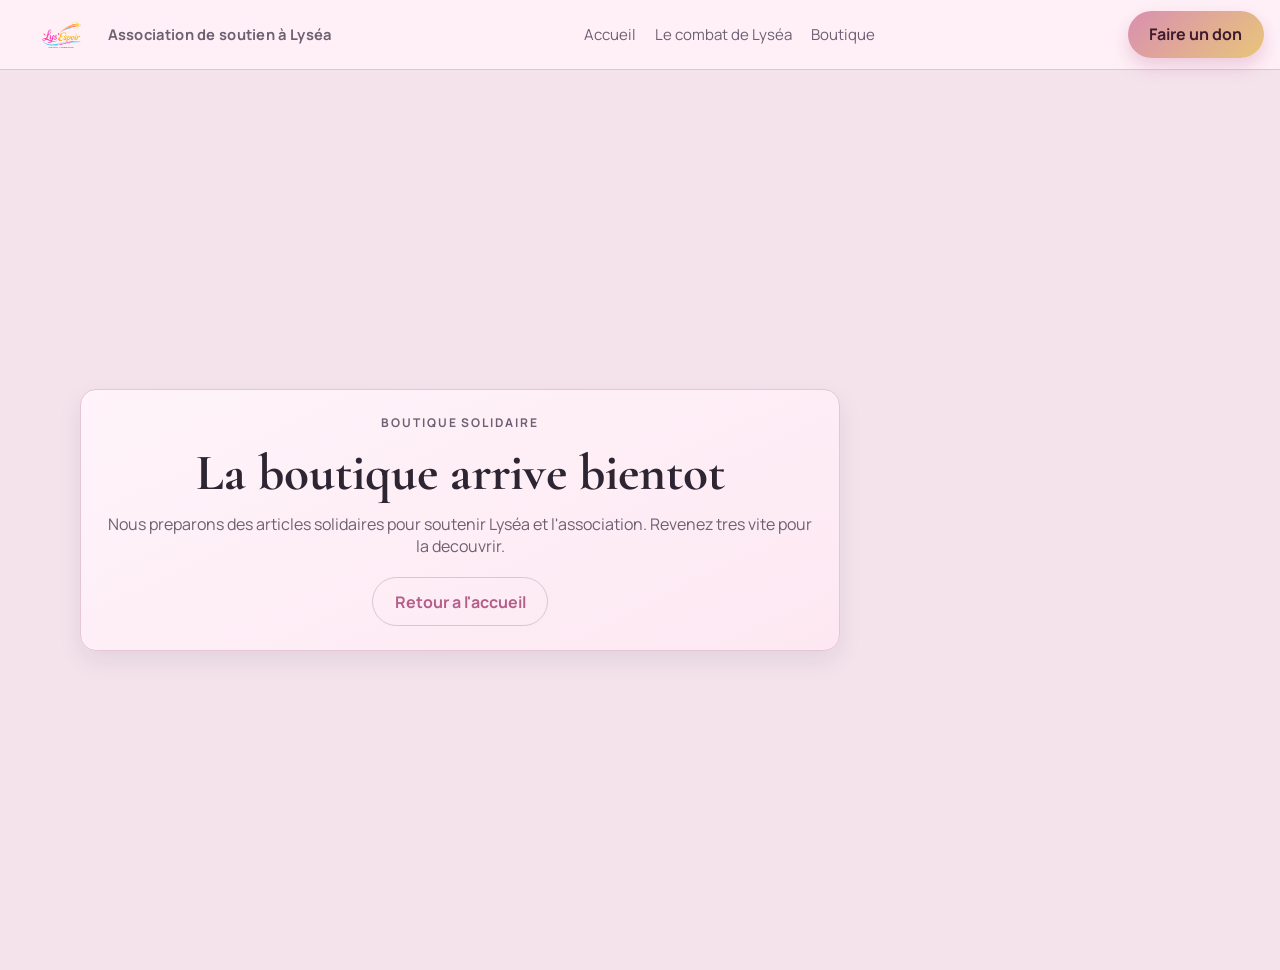
==== boutique.html @ d235b18b "Améliore le menu mobile et ajoute la page boutique. Le menu mobile s’affiche désormais dans le flux " ====
<!DOCTYPE html>
<html lang="fr">
<head>
  <meta charset="UTF-8" />
  <meta name="viewport" content="width=device-width, initial-scale=1.0" />
  <title>Lys’Espoir - Boutique</title>
  <meta
    name="description"
    content="Boutique solidaire de Lys’Espoir. Les produits arrivent bientot pour soutenir Lyséa."
  />
  <link rel="icon" type="image/png" href="logo.png" />
  <link rel="preconnect" href="https://fonts.googleapis.com" />
  <link rel="preconnect" href="https://fonts.gstatic.com" crossorigin />
  <link
    href="https://fonts.googleapis.com/css2?family=Manrope:wght@400;500;600;700;800&family=Cormorant+Garamond:wght@500;600;700&display=swap"
    rel="stylesheet"
  />
  <link rel="stylesheet" href="style.css" />
  <style>
    .shop-page {
      min-height: 100svh;
      display: grid;
      place-items: center;
      padding: 2.5rem 0;
    }

    .shop-card {
      width: min(760px, 100%);
      background: linear-gradient(155deg, #fff4fa, #fde8f2);
      border: 1px solid #e4c6d6;
      border-radius: 16px;
      box-shadow: 0 10px 24px rgba(36, 22, 46, 0.08);
      padding: 1.5rem;
      text-align: center;
    }

    .shop-card p {
      color: #6c6072;
      margin: 0 0 0.9rem;
    }

    .shop-card .btn {
      margin-top: 0.4rem;
    }
  </style>
</head>
<body>
  <header class="site-header">
    <div class="container header-shell">
      <a href="index.html#hero" class="brand">
        <img src="logo.png" alt="Logo Lys’Espoir" />
        <span>
          <small>Association de soutien à Lyséa</small>
        </span>
      </a>
      <nav class="main-nav" aria-label="Navigation principale">
        <a href="index.html#hero">Accueil</a>
        <a href="index.html#histoire">Le combat de Lyséa</a>
        <a href="boutique.html" aria-current="page">Boutique</a>
      </nav>
      <a href="index.html#don" class="btn btn-primary header-donate">Faire un don</a>
    </div>
  </header>

  <main class="shop-page">
    <section class="container" aria-labelledby="boutique-title">
      <article class="shop-card">
        <p class="kicker">Boutique solidaire</p>
        <h1 id="boutique-title">La boutique arrive bientot</h1>
        <p>
          Nous preparons des articles solidaires pour soutenir Lyséa et l'association.
          Revenez tres vite pour la decouvrir.
        </p>
        <a href="index.html#hero" class="btn btn-line">Retour a l'accueil</a>
      </article>
    </section>
  </main>
</body>
</html>
---- style.css ----
:root {
  --bg: #f4e3eb;
  --surface: #fff2f8;
  --surface-soft: #edd9e4;
  --text: #2e2533;
  --muted: #6c6072;
  --line: #ddc5d2;
  --pink: #d98fb1;
  --pink-dark: #b45e8a;
  --gold: #e8c57a;
  --radius: 16px;
  --shadow: 0 10px 24px rgba(36, 22, 46, 0.08);
}

*,
*::before,
*::after {
  box-sizing: border-box;
}

html {
  scroll-behavior: smooth;
}

body {
  margin: 0;
  background: var(--bg);
  color: var(--text);
  font-family: "Manrope", sans-serif;
}

img {
  max-width: 100%;
  display: block;
}

a {
  color: inherit;
  text-decoration: none;
}

.container {
  width: min(1120px, 100% - 2.5rem);
  margin-inline: auto;
}

.skip-link {
  position: absolute;
  left: -999px;
}

.skip-link:focus {
  left: 1rem;
  top: 1rem;
  background: #111;
  color: #fff;
  padding: 0.5rem 0.8rem;
  border-radius: 8px;
  z-index: 999;
}

.site-header {
  position: sticky;
  top: 0;
  z-index: 50;
  background: rgba(255, 241, 248, 0.95);
  backdrop-filter: blur(10px);
  border-bottom: 1px solid var(--line);
}

.header-shell {
  display: grid;
  grid-template-columns: auto 1fr auto;
  align-items: center;
  gap: 1rem;
  padding: 0.7rem 0;
  position: relative;
}

.site-header .container.header-shell {
  width: 100%;
  max-width: none;
  margin: 0;
  padding-left: 2.6rem;
  padding-right: 1rem;
}

.brand {
  display: flex;
  align-items: center;
  gap: 1.25rem;
  position: relative;
  z-index: 1;
}

.brand img {
  width: 40px;
  height: 40px;
  object-fit: contain;
  margin-right: 6px;
  animation: logo-breath 6s ease-in-out infinite;
}

.brand small {
  color: var(--muted);
  font-size: 0.92rem;
  font-weight: 700;
  letter-spacing: 0.02em;
}

.main-nav {
  display: flex;
  justify-content: center;
  gap: 1.2rem;
  font-size: 0.94rem;
  color: var(--muted);
}

.main-nav a:hover {
  color: var(--pink-dark);
}

.btn {
  border: 0;
  border-radius: 999px;
  padding: 0.76rem 1.35rem;
  font-weight: 700;
  cursor: pointer;
  display: inline-flex;
  align-items: center;
  justify-content: center;
}

.btn-primary {
  background: linear-gradient(135deg, var(--pink), var(--gold));
  color: #3f1c2d;
  box-shadow: 0 8px 18px rgba(186, 100, 141, 0.28);
}

.btn-line {
  border: 1px solid #d9c5d1;
  color: var(--pink-dark);
  background: transparent;
}

.btn-full {
  width: 100%;
}

.nav-toggle {
  display: none;
  width: 40px;
  height: 40px;
  border: 1px solid var(--line);
  border-radius: 50%;
  background: #fff;
  align-items: center;
  justify-content: center;
  flex-direction: column;
  gap: 5px;
  position: relative;
  z-index: 80;
}

.nav-toggle span {
  width: 18px;
  height: 2px;
  background: #6d5d72;
}

.hero {
  padding: 4rem 0 2rem;
  position: relative;
  overflow: hidden;
}

.hero::before,
.hero::after {
  content: "";
  position: absolute;
  border-radius: 999px;
  filter: blur(50px);
  z-index: 0;
  opacity: 0.55;
  pointer-events: none;
}

.hero::before {
  width: 280px;
  height: 280px;
  right: -80px;
  top: -40px;
  background: radial-gradient(circle, rgba(217, 143, 177, 0.8), rgba(217, 143, 177, 0.1));
  animation: float-glow 12s ease-in-out infinite;
}

.hero::after {
  width: 220px;
  height: 220px;
  left: -40px;
  bottom: -50px;
  background: radial-gradient(circle, rgba(232, 197, 122, 0.7), rgba(232, 197, 122, 0.1));
  animation: float-glow 14s ease-in-out infinite reverse;
}

.hero-grid {
  display: grid;
  grid-template-columns: 1.1fr 1fr;
  gap: 2.2rem;
  align-items: center;
  position: relative;
  z-index: 1;
}

.site-header,
main,
.site-footer,
.mobile-donate-bar {
  position: relative;
  z-index: 1;
}

.kicker {
  text-transform: uppercase;
  letter-spacing: 0.16em;
  color: var(--pink-dark);
  font-weight: 700;
  font-size: 0.75rem;
}

h1,
h2,
h3 {
  font-family: "Cormorant Garamond", serif;
  line-height: 1.1;
  margin: 0 0 0.7rem;
}

h1 {
  font-size: clamp(2.2rem, 4vw, 3.3rem);
}

.hero-copy p {
  color: var(--muted);
}

.hero-actions {
  display: flex;
  gap: 0.8rem;
  flex-wrap: wrap;
  margin: 1.4rem 0;
}

blockquote {
  margin: 1.2rem 0 0;
  padding: 0.8rem 1rem;
  border-left: 3px solid var(--pink);
  background: #fff;
  border-radius: 8px;
  color: #5f4f65;
}

blockquote cite {
  display: block;
  margin-top: 0.45rem;
  font-style: normal;
  font-weight: 700;
}

.hero-media {
  position: relative;
  display: block;
}

.hero-carousel {
  position: relative;
  border-radius: calc(var(--radius) + 8px);
  overflow: hidden;
  min-height: 430px;
  border: 1px solid #eadce5;
  background: linear-gradient(180deg, #fff8fc, #fdf4f8);
  box-shadow: 0 18px 36px rgba(39, 21, 50, 0.12);
  padding: 0.9rem;
}

.hero-carousel-track {
  position: relative;
  min-height: 392px;
}

.hero-carousel-slide {
  margin: 0;
  position: absolute;
  inset: 0;
  opacity: 0;
  transform: scale(1.02);
  transition: opacity 0.55s ease, transform 0.55s ease;
}

.hero-carousel-slide.is-active {
  opacity: 1;
  transform: scale(1);
  z-index: 1;
}

.hero-carousel-slide img {
  width: 100%;
  height: 100%;
  object-fit: cover;
  border-radius: 18px;
  image-rendering: auto;
}

.hero-carousel-dots {
  display: flex;
  justify-content: center;
  gap: 0.45rem;
  margin-top: 0.75rem;
}

.hero-carousel-dots button {
  width: 10px;
  height: 10px;
  border-radius: 50%;
  border: 0;
  padding: 0;
  background: #d9c3ce;
  cursor: pointer;
}

.hero-carousel-dots button.is-active {
  width: 22px;
  border-radius: 999px;
  background: linear-gradient(135deg, var(--pink), var(--gold));
}

.section {
  padding: 4.4rem 0;
}

.identity-card,
.story-block,
.don-box,
.cta-card,
.impact-grid article,
.tax-cards article {
  background: var(--surface);
  border: 1px solid var(--line);
  border-radius: var(--radius);
  box-shadow: var(--shadow);
}

.identity-card {
  padding: 1.8rem;
  text-align: center;
}

.identity-card .subtitle {
  color: var(--pink-dark);
  font-weight: 700;
  letter-spacing: 0.08em;
}

.lys-info {
  padding-top: 0.4rem;
}

.lys-info-card {
  width: min(540px, 100%);
  margin-left: auto;
  margin-right: auto;
  background: linear-gradient(140deg, #fff, #fff1f8 46%, #ffe8f2);
  border: 2px solid #e6a0bf;
  border-radius: calc(var(--radius) + 6px);
  box-shadow: 0 18px 36px rgba(120, 36, 83, 0.22);
  padding: 1rem 1rem 0.9rem;
  position: relative;
  overflow: hidden;
}

.lys-info-card::before {
  content: "";
  position: absolute;
  inset: 0;
  background: radial-gradient(circle at 85% 15%, rgba(255, 255, 255, 0.75), transparent 40%);
  pointer-events: none;
}

.lys-info-badge {
  display: inline-block;
  margin: 0 0 0.45rem;
  padding: 0.35rem 0.7rem;
  border-radius: 999px;
  background: linear-gradient(135deg, #d5316e, #f0b45e);
  color: #fff;
  font-size: 0.75rem;
  font-weight: 800;
  letter-spacing: 0.08em;
  text-transform: uppercase;
}

.lys-info-card h2 {
  margin-bottom: 0.7rem;
}

.lys-info-card h3 {
  margin: 0.2rem 0 0.55rem;
}

.lys-info-card p {
  margin: 0 0 0.68rem;
  color: #5f5167;
}

.lys-info-highlight {
  font-weight: 800;
  color: #8f2f5f;
}

.lys-info-closing {
  margin-bottom: 0;
  font-weight: 700;
}

.thanks-section {
  padding-bottom: 2.1rem;
}

.thanks-card {
  background: #fff;
  border: 1px solid var(--line);
  border-radius: var(--radius);
  box-shadow: var(--shadow);
  padding: 1rem 1.1rem;
}

.thanks-card p {
  color: var(--muted);
  margin: 0 0 0.55rem;
}

.section-head {
  margin-bottom: 1.4rem;
}

.story-flow {
  position: relative;
  display: grid;
  gap: 1.1rem;
  padding: 0.6rem 0;
}

.story-flow::before {
  content: "";
  position: absolute;
  left: 50%;
  top: 0;
  bottom: 0;
  width: 2px;
  transform: translateX(-50%);
  background: linear-gradient(
    180deg,
    rgba(217, 143, 177, 0.15),
    rgba(180, 94, 138, 0.65),
    rgba(217, 143, 177, 0.15)
  );
}

.story-block {
  position: relative;
  width: calc(50% - 1.4rem);
  padding: 1.15rem 1.25rem;
  border: 0;
  box-shadow: 0 12px 28px rgba(45, 27, 58, 0.08);
  background: linear-gradient(160deg, #fff, #fdf8fb);
}

.story-block::after {
  content: attr(data-date);
  position: absolute;
  top: -0.62rem;
  left: 1rem;
  padding: 0.2rem 0.62rem;
  border-radius: 999px;
  background: #fff;
  border: 1px solid #e7cfdb;
  font-size: 0.7rem;
  font-weight: 800;
  letter-spacing: 0.08em;
  color: #8a4f70;
}

.story-block::before {
  content: "";
  position: absolute;
  top: 1.35rem;
  width: 14px;
  height: 14px;
  border-radius: 50%;
  background: radial-gradient(circle at 35% 30%, #fff, var(--pink));
  box-shadow: 0 0 0 5px rgba(217, 143, 177, 0.22);
}

.story-block:nth-child(odd) {
  margin-right: auto;
}

.story-block:nth-child(odd)::before {
  right: -1.9rem;
}

.story-block:nth-child(even) {
  margin-left: auto;
}

.story-block:nth-child(even)::before {
  left: -1.9rem;
}

.story-block p,
.story-block li {
  color: var(--muted);
}

.story-gallery {
  margin-top: 0.75rem;
  display: grid;
  grid-template-columns: repeat(2, minmax(0, 1fr));
  gap: 0.55rem;
}

.story-gallery-item {
  margin: 0;
  border-radius: 12px;
  overflow: hidden;
  border: 1px solid #eadbe3;
  box-shadow: 0 8px 18px rgba(34, 17, 44, 0.1);
  background: #fff;
}

.story-gallery-item img {
  width: 100%;
  aspect-ratio: 4 / 3;
  object-fit: cover;
  image-rendering: auto;
}

.story-video-link {
  display: inline-flex;
  margin-top: 0.4rem;
  font-weight: 700;
  color: #8f2f5f;
  border-bottom: 1px dashed rgba(143, 47, 95, 0.45);
}

.story-block strong {
  color: #9e2d64;
  font-weight: 800;
  background: linear-gradient(180deg, transparent 65%, rgba(217, 143, 177, 0.25) 65%);
}

.stage-critical {
  border-left: 4px solid #c64f7f;
}

.stage-remission {
  border-left: 4px solid #77a879;
}

.stage-treatment {
  border-left: 4px solid #8a78c8;
}

.stage-hope {
  border-left: 4px solid #d2a24e;
}

.stage-support {
  border-left: 4px solid #b86796;
}

.story-block h3 {
  display: inline-block;
  margin-top: 0.2rem;
  margin-bottom: 0.65rem;
  font-size: 1.65rem;
  line-height: 1;
}

.signature {
  font-style: italic;
}

.donate {
  background: var(--surface-soft);
}

.donate-grid {
  display: grid;
  grid-template-columns: 1.2fr 0.9fr;
  gap: 1.5rem;
}

.donate-text p {
  color: var(--muted);
}

.tax-cards {
  display: grid;
  grid-template-columns: repeat(2, 1fr);
  gap: 0.8rem;
}

.tax-cards article {
  padding: 1rem;
  display: grid;
  gap: 0.3rem;
}

.tax-cards strong {
  font-size: 1.1rem;
}

.tax-cards span {
  color: var(--muted);
  font-size: 0.9rem;
}

.tax-cards .wide {
  grid-column: 1 / -1;
}

.don-box {
  padding: 1.25rem;
  background: linear-gradient(160deg, #fff, #fff8fc);
}

.don-box p {
  color: var(--muted);
}

.donate-panel {
  margin: 0.8rem 0 1rem;
  padding: 0.8rem 0.9rem;
  border: 1px dashed #dfbfd1;
  border-radius: 12px;
  background: #fff;
  display: grid;
  gap: 0.35rem;
}

.donate-panel p {
  margin: 0;
  font-size: 0.9rem;
}

.secure-note {
  color: var(--muted);
  font-size: 0.82rem;
  margin: 0.7rem 0 0;
}

.impact-grid {
  display: grid;
  grid-template-columns: repeat(4, 1fr);
  gap: 0.85rem;
}

.impact-grid article {
  padding: 1.1rem;
  transition: transform 0.25s ease, box-shadow 0.25s ease;
}

.impact-grid article:hover {
  transform: translateY(-4px);
  box-shadow: 0 14px 28px rgba(34, 20, 44, 0.14);
}

.impact-grid article p {
  margin: 0;
  color: var(--muted);
  font-size: 0.92rem;
}

.moments {
  background: linear-gradient(180deg, #fff, #f9f0f5);
}

.moments .section-head p {
  color: var(--muted);
  margin: 0.4rem 0 0;
}

.moments-shell {
  margin-top: 1.3rem;
  display: grid;
  grid-template-columns: minmax(0, 1.2fr) minmax(0, 0.8fr);
  gap: 1rem;
}

.moments-stage {
  position: relative;
  border-radius: calc(var(--radius) + 6px);
  overflow: hidden;
  border: 1px solid #e9dbe3;
  background: #fff;
  box-shadow: 0 16px 34px rgba(38, 20, 47, 0.12);
}

.moments-main-photo {
  margin: 0;
  aspect-ratio: 16 / 10;
  position: relative;
}

.moments-main-photo img {
  width: 100%;
  height: 100%;
  object-fit: cover;
  image-rendering: auto;
}

.moments-main-photo figcaption {
  position: absolute;
  left: 0.9rem;
  right: 0.9rem;
  bottom: 0.8rem;
  color: #fff;
  font-weight: 700;
  text-shadow: 0 2px 10px rgba(10, 5, 14, 0.45);
}

.moments-nav {
  position: absolute;
  top: 50%;
  transform: translateY(-50%);
  border: 0;
  width: 38px;
  height: 38px;
  border-radius: 50%;
  background: rgba(255, 255, 255, 0.88);
  color: #6f4b60;
  font-size: 1.8rem;
  line-height: 1;
  cursor: pointer;
  z-index: 2;
  box-shadow: 0 6px 16px rgba(34, 17, 44, 0.15);
}

.moments-nav.prev { left: 0.8rem; }
.moments-nav.next { right: 0.8rem; }

.moments-thumbs {
  display: grid;
  grid-template-columns: repeat(2, 1fr);
  gap: 0.7rem;
}

.moments-thumb {
  border: 1px solid #e7d6df;
  background: #fff;
  border-radius: 12px;
  overflow: hidden;
  padding: 0;
  cursor: pointer;
  box-shadow: 0 6px 14px rgba(34, 17, 44, 0.08);
  transition: transform 0.25s ease, box-shadow 0.25s ease, border-color 0.25s ease;
}

.moments-thumb img {
  width: 100%;
  aspect-ratio: 4 / 3;
  object-fit: cover;
  image-rendering: auto;
}

.moments-thumb:hover {
  transform: translateY(-2px);
}

.moments-thumb.is-active {
  border-color: #dca4be;
  box-shadow: 0 0 0 2px rgba(220, 164, 190, 0.22), 0 10px 20px rgba(34, 17, 44, 0.12);
}

.moments-info {
  grid-column: 1 / -1;
  display: grid;
  grid-template-columns: repeat(3, 1fr);
  gap: 0.7rem;
}

.moments-info article {
  background: #fff;
  border: 1px solid #eadbe3;
  border-radius: 12px;
  padding: 0.85rem 0.9rem;
  box-shadow: 0 8px 16px rgba(34, 17, 44, 0.06);
}

.moments-info h3 {
  margin-bottom: 0.35rem;
  font-size: 1.2rem;
}

.moments-info p {
  margin: 0;
  color: var(--muted);
  font-size: 0.9rem;
}

.media-section {
  background: #f7eef3;
}

.media-card {
  background: var(--surface);
  border: 1px solid var(--line);
  border-radius: var(--radius);
  box-shadow: var(--shadow);
  padding: 1.2rem;
}

.media-head p {
  color: var(--muted);
  margin: 0.2rem 0 0.9rem;
}

.media-video-wrap {
  border-radius: 12px;
  overflow: hidden;
  background: #111;
}

.media-video-wrap video {
  width: 100%;
  display: block;
  max-height: 70vh;
}

.video-slider {
  display: grid;
  grid-template-columns: auto 1fr auto;
  gap: 0.7rem;
  align-items: center;
}

.video-nav {
  border: 0;
  width: 38px;
  height: 38px;
  border-radius: 50%;
  font-size: 1.7rem;
  line-height: 1;
  cursor: pointer;
  color: #6f4b60;
  background: #fff;
  box-shadow: 0 6px 14px rgba(34, 17, 44, 0.15);
}

.video-meta {
  margin-top: 0.65rem;
  display: grid;
  gap: 0.2rem;
}

.video-meta strong {
  font-size: 1.03rem;
}

.video-meta span {
  color: var(--muted);
  font-size: 0.9rem;
}

.cta-card {
  padding: 2rem;
  text-align: center;
}

.cta-card p {
  font-size: 1.15rem;
  max-width: 700px;
  margin: 0 auto 1rem;
}

.site-footer {
  background: #231a2a;
  color: #f7eef5;
  padding: 3rem 0;
  margin-top: 1rem;
}

.site-footer a {
  color: #f7eef5;
}

.social-links {
  display: grid;
  gap: 0.45rem;
  margin-top: 0.35rem;
}

.social-links a {
  display: inline-flex;
  align-items: center;
  gap: 0.5rem;
  color: #f7eef5;
}

.social-links svg {
  width: 16px;
  height: 16px;
  fill: currentColor;
}

.footer-grid {
  display: grid;
  grid-template-columns: repeat(3, 1fr);
  gap: 1.2rem;
}

.site-footer h3,
.site-footer h4 {
  margin-bottom: 0.4rem;
}

.site-footer p {
  margin: 0.2rem 0;
  color: #d9c7d5;
}

.powered {
  margin-top: 0.75rem;
  font-size: 0.85rem;
}

.powered a {
  font-weight: 800;
  letter-spacing: 0.08em;
}

.mobile-donate-bar {
  position: fixed;
  left: 0;
  right: 0;
  bottom: 0;
  background: rgba(20, 14, 26, 0.92);
  padding: 0.55rem 0.9rem;
  display: none;
  justify-content: space-between;
  align-items: center;
  gap: 0.8rem;
  z-index: 60;
  color: #fff;
}

.mobile-menu-backdrop {
  display: none;
}

[data-animate] {
  opacity: 0;
  transform: translateY(26px);
  transition: opacity 0.75s ease, transform 0.75s ease;
}

[data-animate].is-visible {
  opacity: 1;
  transform: translateY(0);
}

@keyframes float-glow {
  0% { transform: translate3d(0, 0, 0); }
  50% { transform: translate3d(0, -14px, 0); }
  100% { transform: translate3d(0, 0, 0); }
}

@keyframes photo-kenburns {
  0% { transform: scale(1.01); }
  100% { transform: scale(1.06); }
}

@keyframes dashboard-pulse {
  0% { transform: translateY(0); }
  50% { transform: translateY(-3px); }
  100% { transform: translateY(0); }
}

@keyframes logo-breath {
  0% {
    filter: drop-shadow(0 0 0 rgba(180, 94, 138, 0));
    transform: scale(2.4);
  }
  50% {
    filter: drop-shadow(0 4px 10px rgba(180, 94, 138, 0.25));
    transform: scale(2.48);
  }
  100% {
    filter: drop-shadow(0 0 0 rgba(180, 94, 138, 0));
    transform: scale(2.4);
  }
}

@media (max-width: 980px) {
  .hero-grid,
  .donate-grid,
  .footer-grid,
  .impact-grid {
    grid-template-columns: 1fr;
  }

  .hero-carousel {
    min-height: 350px;
  }

  .hero-carousel-track {
    min-height: 310px;
  }

  .story-flow::before {
    left: 12px;
    transform: none;
  }

  .story-block {
    width: calc(100% - 2rem);
    margin-left: 2rem !important;
    margin-right: 0 !important;
  }

  .story-block::after {
    left: 0.9rem;
  }

  .story-block::before,
  .story-block:nth-child(even)::before,
  .story-block:nth-child(odd)::before {
    left: -1.6rem;
    right: auto;
  }

  .story-gallery {
    grid-template-columns: repeat(2, minmax(0, 1fr));
  }
}

@media (max-width: 760px) {
  .site-header .container.header-shell {
    padding-left: 1rem;
    padding-right: 1rem;
  }

  .container {
    width: min(1120px, 100% - 1.2rem);
  }

  .section {
    padding: 3rem 0;
  }

  .hero {
    padding: 2.4rem 0 1.2rem;
  }

  h1 {
    font-size: clamp(1.9rem, 8vw, 2.45rem);
  }

  .hero-actions {
    flex-direction: column;
    align-items: stretch;
  }

  .hero-actions .btn {
    width: 100%;
  }

  .hero-carousel {
    min-height: 290px;
    padding: 0.55rem;
  }

  .hero-carousel-track {
    min-height: 250px;
  }

  .hero-carousel-slide img {
    border-radius: 12px;
  }

  .lys-info-card {
    width: 100%;
    padding: 0.85rem 0.85rem 0.75rem;
  }

  .donate-grid {
    gap: 1rem;
  }

  .don-box,
  .media-card,
  .thanks-card {
    padding: 1rem;
  }

  .video-meta strong {
    font-size: 0.98rem;
  }

  .story-block {
    width: calc(100% - 1.7rem);
    margin-left: 1.7rem !important;
    padding: 1rem 0.95rem;
  }

  .story-gallery {
    grid-template-columns: 1fr;
    gap: 0.5rem;
  }

  .header-shell {
    grid-template-columns: minmax(0, 1fr) auto;
    gap: 0.6rem;
    align-items: center;
  }

  .nav-toggle {
    display: flex;
    width: 44px;
    height: 44px;
    justify-self: end;
    z-index: 80;
  }

  .main-nav {
    position: static;
    grid-column: 1 / -1;
    z-index: 70;
    background: var(--surface);
    border: 1px solid var(--line);
    border-radius: 14px;
    box-shadow: 0 14px 28px rgba(34, 17, 44, 0.16);
    display: none;
    flex-direction: column;
    align-items: flex-start;
    padding: 0.65rem;
    gap: 0.3rem;
  }

  .main-nav a {
    width: 100%;
    display: block;
    padding: 0.6rem 0.75rem;
    border-radius: 10px;
  }

  .main-nav a:hover,
  .main-nav a:focus-visible {
    background: rgba(217, 143, 177, 0.14);
    outline: none;
  }

  .brand {
    gap: 0.7rem;
    min-width: 0;
  }

  .brand img {
    margin-right: 0;
    animation: none;
    transform: scale(1.55);
  }

  .brand small {
    display: none;
  }

  .main-nav.show {
    display: flex;
    margin-top: 0.55rem;
  }

  .mobile-menu-backdrop {
    display: none;
  }

  .header-donate {
    display: none;
  }

  .mobile-donate-bar {
    display: flex;
  }

  body {
    padding-bottom: 3.2rem;
  }

  .tax-cards {
    grid-template-columns: 1fr;
  }

  .video-slider {
    grid-template-columns: 1fr;
  }

  .video-nav {
    justify-self: center;
  }

  .footer-grid {
    gap: 1.4rem;
  }
}
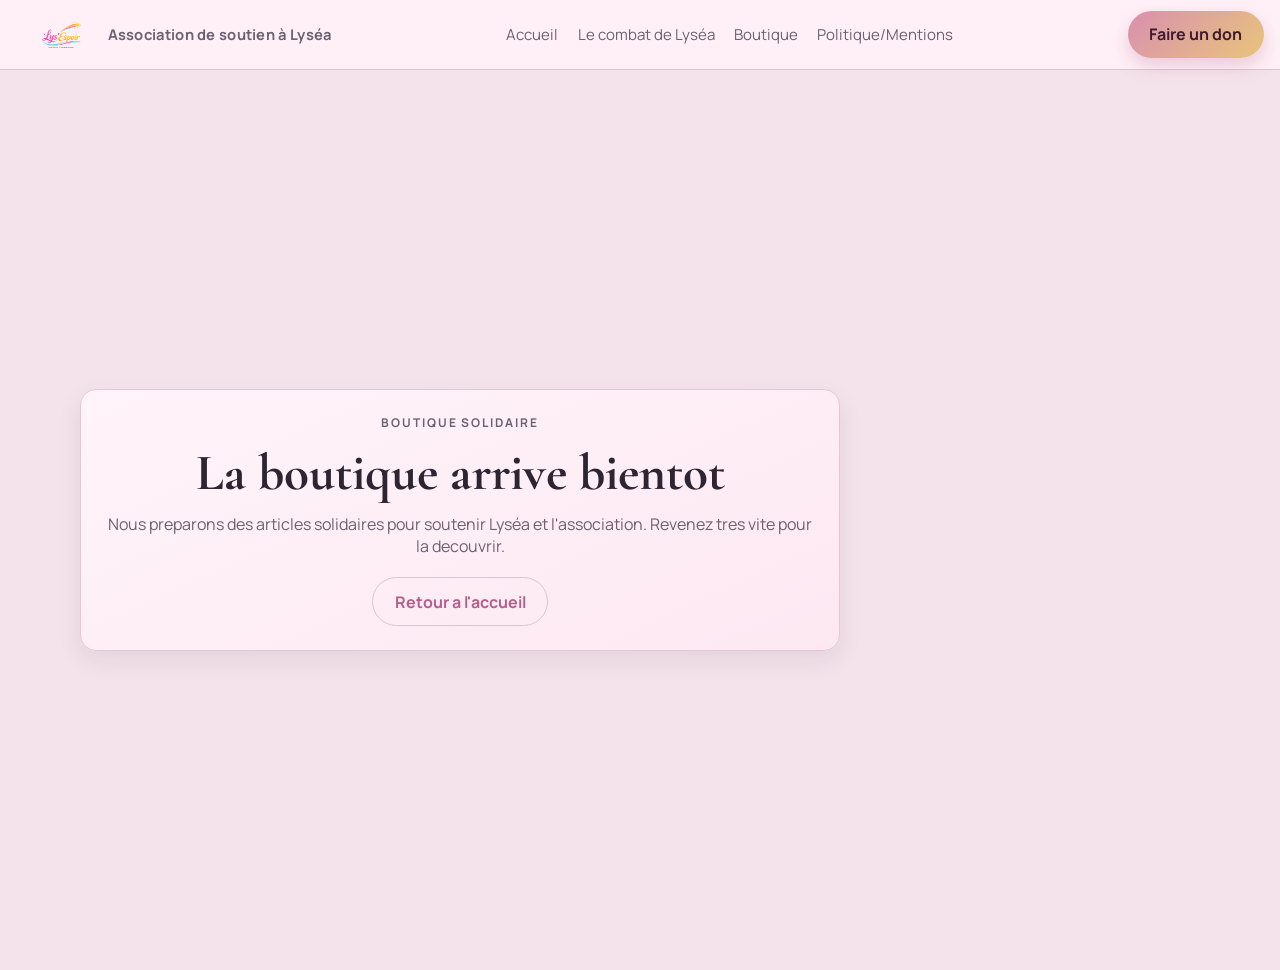
==== commit 964ecff6: "Ajoute la page Politique/Mentions et met à jour la navigation. Le site intègre désormais une page dé" ====
--- a/boutique.html
+++ b/boutique.html
@@ -57,6 +57,7 @@
         <a href="index.html#hero">Accueil</a>
         <a href="index.html#histoire">Le combat de Lyséa</a>
         <a href="boutique.html" aria-current="page">Boutique</a>
+        <a href="politique-mentions.html">Politique/Mentions</a>
       </nav>
       <a href="index.html#don" class="btn btn-primary header-donate">Faire un don</a>
     </div>
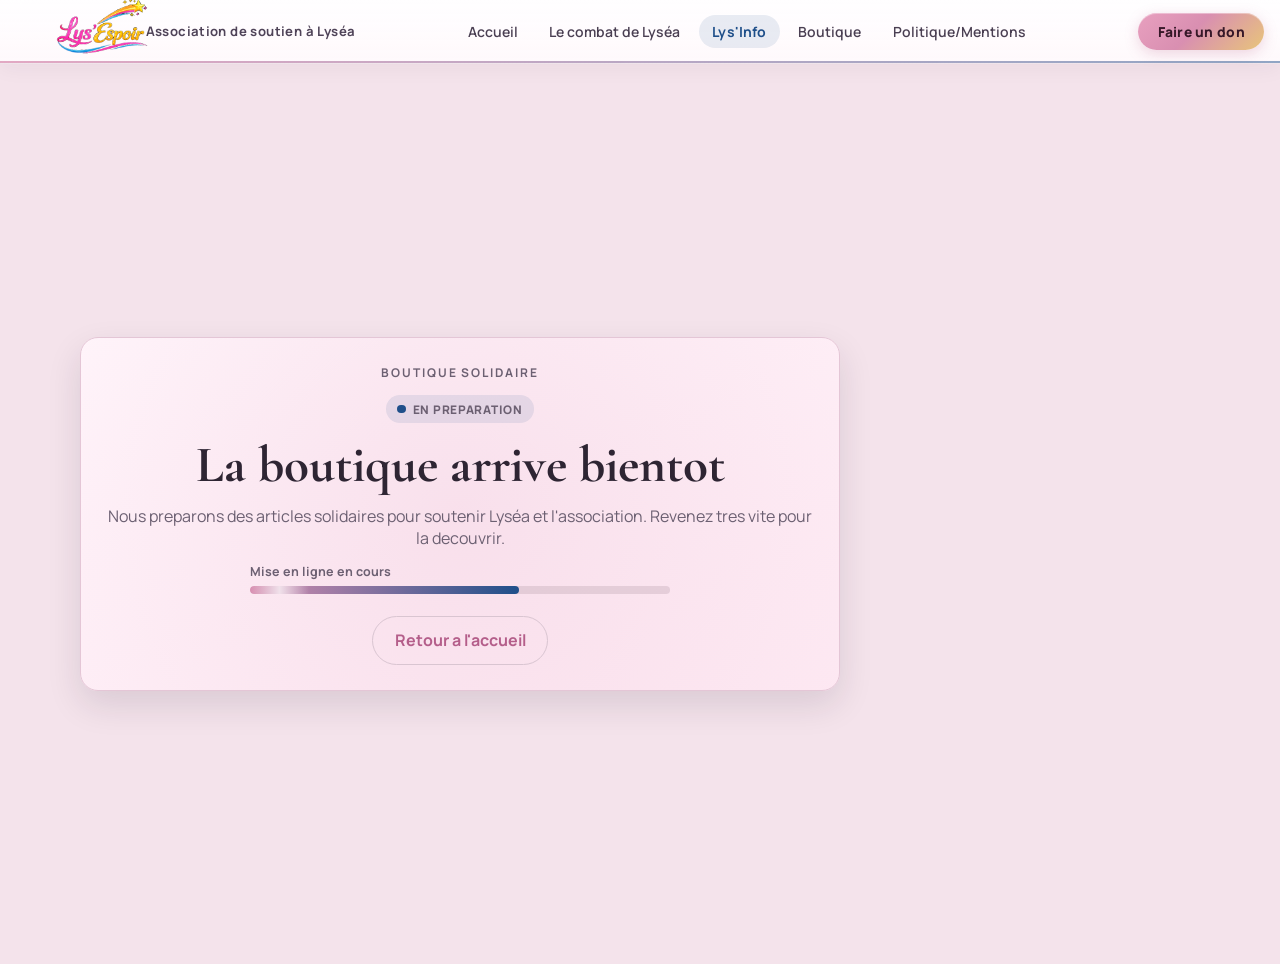
==== commit a415dbeb: "Modernise l’expérience du site avec un header retravaillé, des interactions plus vivantes et une mei" ====
--- a/boutique.html
+++ b/boutique.html
@@ -2,7 +2,7 @@
 <html lang="fr">
 <head>
   <meta charset="UTF-8" />
-  <meta name="viewport" content="width=device-width, initial-scale=1.0" />
+  <meta name="viewport" content="width=device-width, initial-scale=1.0, viewport-fit=cover" />
   <title>Lys’Espoir - Boutique</title>
   <meta
     name="description"
@@ -18,20 +18,33 @@
   <link rel="stylesheet" href="style.css" />
   <style>
     .shop-page {
-      min-height: 100svh;
+      min-height: 100dvh;
       display: grid;
       place-items: center;
-      padding: 2.5rem 0;
+      padding: 2.5rem max(0.75rem, env(safe-area-inset-right, 0px))
+        max(2.5rem, env(safe-area-inset-bottom, 0px)) max(0.75rem, env(safe-area-inset-left, 0px));
     }
 
     .shop-card {
       width: min(760px, 100%);
       background: linear-gradient(155deg, #fff4fa, #fde8f2);
       border: 1px solid #e4c6d6;
-      border-radius: 16px;
-      box-shadow: 0 10px 24px rgba(36, 22, 46, 0.08);
-      padding: 1.5rem;
+      border-radius: 18px;
+      box-shadow: 0 14px 34px rgba(36, 22, 46, 0.12);
+      padding: 1.6rem;
       text-align: center;
+      position: relative;
+      overflow: hidden;
+      isolation: isolate;
+    }
+
+    .shop-card::before {
+      content: "";
+      position: absolute;
+      inset: -35%;
+      background: radial-gradient(circle at center, rgba(217, 143, 177, 0.25), transparent 60%);
+      z-index: -1;
+      opacity: 0.6;
     }
 
     .shop-card p {
@@ -41,6 +54,112 @@
 
     .shop-card .btn {
       margin-top: 0.4rem;
+    }
+
+    .shop-status {
+      display: inline-flex;
+      align-items: center;
+      gap: 0.45rem;
+      margin: 0 0 0.9rem;
+      padding: 0.34rem 0.72rem;
+      border-radius: 999px;
+      background: rgba(31, 79, 138, 0.1);
+      color: #1f4f8a;
+      font-size: 0.74rem;
+      font-weight: 800;
+      letter-spacing: 0.06em;
+      text-transform: uppercase;
+    }
+
+    .shop-status-dot {
+      width: 0.52rem;
+      height: 0.52rem;
+      border-radius: 50%;
+      background: #1f4f8a;
+      box-shadow: 0 0 0 rgba(31, 79, 138, 0.35);
+    }
+
+    .shop-progress {
+      width: min(420px, 100%);
+      margin: 0.2rem auto 1rem;
+      text-align: left;
+    }
+
+    .shop-progress span {
+      display: block;
+      margin-bottom: 0.35rem;
+      color: #6c6072;
+      font-size: 0.78rem;
+      font-weight: 700;
+    }
+
+    .shop-progress-track {
+      height: 0.5rem;
+      background: rgba(68, 43, 62, 0.12);
+      border-radius: 999px;
+      overflow: hidden;
+    }
+
+    .shop-progress-fill {
+      height: 100%;
+      width: 64%;
+      border-radius: inherit;
+      background: linear-gradient(90deg, #d98fb1, #1f4f8a);
+      position: relative;
+    }
+
+    .shop-progress-fill::after {
+      content: "";
+      position: absolute;
+      top: 0;
+      bottom: 0;
+      width: 22%;
+      background: linear-gradient(90deg, transparent, rgba(255, 255, 255, 0.75), transparent);
+    }
+
+    @media (prefers-reduced-motion: no-preference) {
+      .shop-card {
+        animation: shop-float 6.6s ease-in-out infinite;
+      }
+
+      .shop-card::before {
+        animation: shop-glow 8s ease-in-out infinite;
+      }
+
+      .shop-status-dot {
+        animation: shop-dot-pulse 1.9s ease-out infinite;
+      }
+
+      .shop-progress-fill::after {
+        animation: shop-shimmer 2.4s ease-in-out infinite;
+      }
+    }
+
+    @media (max-width: 760px) {
+      .shop-card {
+        padding: 1.2rem 1rem;
+      }
+    }
+
+    @keyframes shop-float {
+      0%, 100% { transform: translateY(0); }
+      50% { transform: translateY(-5px); }
+    }
+
+    @keyframes shop-glow {
+      0%, 100% { transform: scale(1); opacity: 0.45; }
+      50% { transform: scale(1.08); opacity: 0.78; }
+    }
+
+    @keyframes shop-dot-pulse {
+      0% { box-shadow: 0 0 0 0 rgba(31, 79, 138, 0.35); }
+      70% { box-shadow: 0 0 0 10px rgba(31, 79, 138, 0); }
+      100% { box-shadow: 0 0 0 0 rgba(31, 79, 138, 0); }
+    }
+
+    @keyframes shop-shimmer {
+      0% { left: -25%; }
+      100% { left: 103%; }
     }
   </style>
 </head>
@@ -53,9 +172,13 @@
           <small>Association de soutien à Lyséa</small>
         </span>
       </a>
+      <button type="button" class="nav-toggle" aria-expanded="false" aria-label="Ouvrir le menu">
+        <span></span><span></span>
+      </button>
       <nav class="main-nav" aria-label="Navigation principale">
         <a href="index.html#hero">Accueil</a>
         <a href="index.html#histoire">Le combat de Lyséa</a>
+        <a href="lys-info.html" class="italy-tab">Lys'Info</a>
         <a href="boutique.html" aria-current="page">Boutique</a>
         <a href="politique-mentions.html">Politique/Mentions</a>
       </nav>
@@ -67,14 +190,35 @@
     <section class="container" aria-labelledby="boutique-title">
       <article class="shop-card">
         <p class="kicker">Boutique solidaire</p>
+        <p class="shop-status">
+          <span class="shop-status-dot" aria-hidden="true"></span>
+          En preparation
+        </p>
         <h1 id="boutique-title">La boutique arrive bientot</h1>
         <p>
           Nous preparons des articles solidaires pour soutenir Lyséa et l'association.
           Revenez tres vite pour la decouvrir.
         </p>
+        <div class="shop-progress" aria-hidden="true">
+          <span>Mise en ligne en cours</span>
+          <div class="shop-progress-track">
+            <div class="shop-progress-fill"></div>
+          </div>
+        </div>
         <a href="index.html#hero" class="btn btn-line">Retour a l'accueil</a>
       </article>
     </section>
   </main>
+
+  <div class="mobile-donate-bar">
+    <span>Soutenir Lyséa</span>
+    <a
+      href="https://lys-espoir-unis-contre-le-neuroblastome.s2.yapla.com/fr/faire-un-don/donate/un-espoir-pour-lysea-a-rome/15342"
+      class="btn btn-primary btn-small"
+      target="_blank"
+      rel="noreferrer"
+      >Faire un don</a>
+  </div>
+  <script src="script.js"></script>
 </body>
 </html>
--- a/style.css
+++ b/style.css
@@ -29,6 +29,10 @@
   font-family: "Manrope", sans-serif;
 }
 
+#root {
+  min-width: 0;
+}
+
 img {
   max-width: 100%;
   display: block;
@@ -63,9 +67,24 @@
   position: sticky;
   top: 0;
   z-index: 50;
-  background: rgba(255, 241, 248, 0.95);
-  backdrop-filter: blur(10px);
-  border-bottom: 1px solid var(--line);
+  overflow: visible;
+  background: linear-gradient(180deg, rgba(255, 255, 255, 0.97) 0%, rgba(255, 250, 253, 0.94) 100%);
+  backdrop-filter: blur(14px) saturate(1.08);
+  -webkit-backdrop-filter: blur(14px) saturate(1.08);
+  border-bottom: 1px solid rgba(221, 197, 210, 0.45);
+  box-shadow: 0 4px 20px rgba(46, 37, 51, 0.05);
+}
+
+.site-header::after {
+  content: "";
+  position: absolute;
+  left: 0;
+  right: 0;
+  bottom: 0;
+  height: 2px;
+  background: linear-gradient(90deg, rgba(217, 143, 177, 0.85) 0%, rgba(31, 79, 138, 0.55) 100%);
+  opacity: 0.9;
+  pointer-events: none;
 }
 
 .header-shell {
@@ -73,7 +92,7 @@
   grid-template-columns: auto 1fr auto;
   align-items: center;
   gap: 1rem;
-  padding: 0.7rem 0;
+  padding: 0.65rem 0;
   position: relative;
 }
 
@@ -88,36 +107,104 @@
 .brand {
   display: flex;
   align-items: center;
-  gap: 1.25rem;
+  gap: 1rem;
   position: relative;
   z-index: 1;
-}
-
+  min-width: 0;
+}
+
+.brand > span {
+  display: flex;
+  flex-direction: column;
+  gap: 0.1rem;
+  min-width: 0;
+}
+
+/* Boîte de mise en page compacte (hauteur de barre) ; le logo paraît plus grand grâce au scale */
 .brand img {
-  width: 40px;
-  height: 40px;
+  width: 2.65rem;
+  height: 2.65rem;
   object-fit: contain;
-  margin-right: 6px;
-  animation: logo-breath 6s ease-in-out infinite;
+  flex-shrink: 0;
+  transform: scale(2.85);
+  transform-origin: left center;
+  margin-right: 2.7rem;
 }
 
 .brand small {
-  color: var(--muted);
-  font-size: 0.92rem;
+  color: #4f4358;
+  font-size: 0.82rem;
   font-weight: 700;
-  letter-spacing: 0.02em;
+  letter-spacing: 0.03em;
+  line-height: 1.25;
+  display: block;
+  max-width: 17rem;
+  padding-left: 0.15rem;
+  transform-origin: left center;
+}
+
+@media (prefers-reduced-motion: no-preference) {
+  .brand small {
+    animation: brand-soft-loop 6.8s ease-in-out infinite;
+  }
+}
+
+@media (prefers-reduced-motion: reduce) {
+  .brand small {
+    animation: none;
+  }
+}
+
+@keyframes brand-soft-loop {
+  0%,
+  100% {
+    opacity: 0.5;
+    transform: translateY(2px);
+  }
+  22%,
+  72% {
+    opacity: 1;
+    transform: translateY(0);
+  }
+  84% {
+    opacity: 0.72;
+    transform: translateY(1px);
+  }
 }
 
 .main-nav {
   display: flex;
   justify-content: center;
-  gap: 1.2rem;
-  font-size: 0.94rem;
-  color: var(--muted);
-}
-
-.main-nav a:hover {
-  color: var(--pink-dark);
+  align-items: center;
+  flex-wrap: wrap;
+  gap: 0.35rem;
+  font-size: 0.875rem;
+}
+
+@media (min-width: 761px) {
+  .main-nav a {
+    padding: 0.44rem 0.82rem;
+    border-radius: 999px;
+    font-weight: 600;
+    color: #4a3f52;
+    transition: background 0.2s ease, color 0.2s ease;
+  }
+
+  .main-nav a:hover {
+    background: rgba(217, 143, 177, 0.16);
+    color: var(--pink-dark);
+  }
+
+  .main-nav .italy-tab {
+    background: rgba(31, 79, 138, 0.1);
+    color: #1f4f8a;
+    font-weight: 700;
+  }
+
+  .main-nav .italy-tab:hover {
+    background: rgba(31, 79, 138, 0.18);
+    color: #143d6e;
+  }
 }
 
 .btn {
@@ -132,9 +219,28 @@
 }
 
 .btn-primary {
-  background: linear-gradient(135deg, var(--pink), var(--gold));
-  color: #3f1c2d;
-  box-shadow: 0 8px 18px rgba(186, 100, 141, 0.28);
+  background: linear-gradient(135deg, #e8a0bf 0%, var(--pink) 45%, var(--gold) 100%);
+  color: #361828;
+  box-shadow:
+    0 4px 14px rgba(186, 100, 141, 0.25),
+    inset 0 1px 0 rgba(255, 255, 255, 0.35);
+}
+
+.header-donate {
+  font-size: 0.86rem;
+  padding: 0.58rem 1.2rem;
+  font-weight: 800;
+  letter-spacing: 0.02em;
+  transition: transform 0.15s ease, box-shadow 0.15s ease;
+}
+
+@media (prefers-reduced-motion: no-preference) {
+  .header-donate:hover {
+    transform: translateY(-1px);
+    box-shadow:
+      0 6px 20px rgba(186, 100, 141, 0.32),
+      inset 0 1px 0 rgba(255, 255, 255, 0.35);
+  }
 }
 
 .btn-line {
@@ -147,25 +253,44 @@
   width: 100%;
 }
 
+.btn-small {
+  padding: 0.52rem 1rem;
+  font-size: 0.82rem;
+}
+
+.main-nav .italy-tab {
+  font-weight: 700;
+  letter-spacing: 0.01em;
+}
+
 .nav-toggle {
   display: none;
-  width: 40px;
-  height: 40px;
-  border: 1px solid var(--line);
-  border-radius: 50%;
-  background: #fff;
+  width: 44px;
+  height: 44px;
+  border: 1px solid rgba(221, 197, 210, 0.85);
+  border-radius: 12px;
+  background: linear-gradient(180deg, #fff, #fff8fb);
   align-items: center;
   justify-content: center;
   flex-direction: column;
   gap: 5px;
   position: relative;
   z-index: 80;
+  box-shadow: 0 2px 8px rgba(42, 31, 50, 0.06);
+  cursor: pointer;
+  transition: background 0.2s ease, border-color 0.2s ease;
+}
+
+.nav-toggle:hover {
+  border-color: rgba(217, 143, 177, 0.55);
+  background: #fff;
 }
 
 .nav-toggle span {
   width: 18px;
   height: 2px;
-  background: #6d5d72;
+  background: #4a3f52;
+  border-radius: 1px;
 }
 
 .hero {
@@ -212,6 +337,11 @@
   z-index: 1;
 }
 
+.hero-grid > .hero-copy,
+.hero-grid > .hero-media {
+  min-width: 0;
+}
+
 .site-header,
 main,
 .site-footer,
@@ -220,6 +350,24 @@
   z-index: 1;
 }
 
+@media (prefers-reduced-motion: no-preference) {
+  #main {
+    animation: site-enter 0.55s ease-out both;
+  }
+}
+
+@keyframes site-enter {
+  from {
+    opacity: 0;
+    transform: translateY(8px);
+  }
+
+  to {
+    opacity: 1;
+    transform: translateY(0);
+  }
+}
+
 .kicker {
   text-transform: uppercase;
   letter-spacing: 0.16em;
@@ -240,8 +388,14 @@
   font-size: clamp(2.2rem, 4vw, 3.3rem);
 }
 
+h2 {
+  font-size: clamp(1.45rem, 4.5vw, 2.35rem);
+  hyphens: auto;
+}
+
 .hero-copy p {
   color: var(--muted);
+  overflow-wrap: anywhere;
 }
 
 .hero-actions {
@@ -249,6 +403,13 @@
   gap: 0.8rem;
   flex-wrap: wrap;
   margin: 1.4rem 0;
+}
+
+.hero-reassurance {
+  margin: -0.65rem 0 0.8rem;
+  font-size: 0.83rem;
+  font-weight: 700;
+  color: #5a4d61;
 }
 
 blockquote {
@@ -258,6 +419,7 @@
   background: #fff;
   border-radius: 8px;
   color: #5f4f65;
+  overflow-wrap: anywhere;
 }
 
 blockquote cite {
@@ -314,8 +476,10 @@
 .hero-carousel-dots {
   display: flex;
   justify-content: center;
+  flex-wrap: wrap;
   gap: 0.45rem;
   margin-top: 0.75rem;
+  padding-inline: 0.25rem;
 }
 
 .hero-carousel-dots button {
@@ -363,6 +527,181 @@
 
 .lys-info {
   padding-top: 0.4rem;
+}
+
+.lys-info-teaser-section {
+  padding: 0.35rem 0 1rem;
+  margin: 0;
+}
+
+.lys-info-teaser-container {
+  max-width: 560px;
+  margin: 0 auto;
+  padding-left: 1rem;
+  padding-right: 1rem;
+}
+
+@media (prefers-reduced-motion: no-preference) {
+  .lys-info-teaser-section [data-animate] {
+    transition-delay: 0.12s;
+  }
+}
+
+.lys-info-teaser {
+  position: relative;
+  background: #fff;
+  border: 1px solid var(--line);
+  border-radius: 14px;
+  box-shadow: 0 2px 4px rgba(42, 31, 50, 0.04), 0 10px 28px rgba(42, 31, 50, 0.06);
+  overflow: hidden;
+}
+
+.lys-info-teaser__accent {
+  position: absolute;
+  left: 0;
+  top: 0;
+  bottom: 0;
+  width: 3px;
+  background: linear-gradient(
+    180deg,
+    #009246 0%,
+    #009246 32%,
+    #f4f5f0 32%,
+    #f4f5f0 66%,
+    #ce2b37 66%
+  );
+}
+
+.lys-info-teaser__inner {
+  position: relative;
+  padding: 0.85rem 1rem 0.95rem 1.2rem;
+}
+
+.lys-info-teaser__eyebrow {
+  display: flex;
+  align-items: center;
+  gap: 0.4rem;
+  margin: 0 0 0.2rem;
+  font-size: 0.62rem;
+  font-weight: 800;
+  letter-spacing: 0.12em;
+  text-transform: uppercase;
+  color: #1f4f8a;
+}
+
+.lys-info-teaser__flag {
+  display: inline-block;
+  width: 0.95rem;
+  height: 0.65rem;
+  border-radius: 2px;
+  box-shadow: 0 1px 3px rgba(0, 0, 0, 0.12);
+  background: linear-gradient(
+    90deg,
+    #009246 33%,
+    #f4f5f0 33% 66%,
+    #ce2b37 66%
+  );
+  flex-shrink: 0;
+}
+
+.lys-info-teaser__title {
+  font-family: "Manrope", system-ui, sans-serif;
+  font-size: 0.95rem;
+  font-weight: 800;
+  margin: 0 0 0.45rem;
+  color: #2a1f32;
+  line-height: 1.25;
+  letter-spacing: 0.01em;
+}
+
+.lys-info-teaser__invite {
+  margin: 0 0 0.55rem;
+  font-size: 0.88rem;
+  line-height: 1.52;
+  color: #4a3f52;
+}
+
+.lys-info-teaser__invite strong {
+  color: #1f4f8a;
+  font-weight: 800;
+}
+
+.lys-info-teaser__cta {
+  display: inline-flex;
+  align-items: center;
+  gap: 0.35rem;
+  font-size: 0.84rem;
+  font-weight: 800;
+  color: #1f4f8a;
+  text-decoration: none;
+  padding: 0.2rem 0;
+  border-bottom: 2px solid rgba(31, 79, 138, 0.35);
+  transition: color 0.2s ease, border-color 0.2s ease, gap 0.2s ease;
+}
+
+.lys-info-teaser__cta:hover {
+  color: #143d6e;
+  border-bottom-color: #1f4f8a;
+  gap: 0.55rem;
+}
+
+.lys-info-teaser__cta-arrow {
+  font-size: 0.95rem;
+  line-height: 1;
+  transition: transform 0.2s ease;
+}
+
+.lys-info-teaser__cta:hover .lys-info-teaser__cta-arrow {
+  transform: translateX(3px);
+}
+
+.lys-info-teaser__bubble {
+  position: absolute;
+  right: 0.7rem;
+  top: 0.7rem;
+  padding: 0.24rem 0.55rem;
+  border-radius: 999px;
+  font-size: 0.64rem;
+  font-weight: 800;
+  letter-spacing: 0.05em;
+  text-transform: uppercase;
+  color: #fff;
+  background: linear-gradient(135deg, #1f4f8a, #d98fb1);
+  box-shadow: 0 8px 18px rgba(31, 79, 138, 0.24);
+  pointer-events: none;
+  opacity: 0;
+  transform: translateY(8px) scale(0.9);
+}
+
+@media (prefers-reduced-motion: no-preference) {
+  .lys-info-teaser__bubble {
+    animation: lys-info-bubble-loop 9s ease-in-out infinite;
+  }
+}
+
+@media (prefers-reduced-motion: reduce) {
+  .lys-info-teaser__bubble {
+    opacity: 0.82;
+    transform: none;
+  }
+}
+
+@keyframes lys-info-bubble-loop {
+  0%,
+  12%,
+  100% {
+    opacity: 0;
+    transform: translateY(8px) scale(0.9);
+  }
+  18%,
+  43% {
+    opacity: 1;
+    transform: translateY(0) scale(1);
+  }
+  52% {
+    opacity: 0;
+    transform: translateY(-4px) scale(0.94);
+  }
 }
 
 .lys-info-card {
@@ -441,6 +780,11 @@
 
 .section-head {
   margin-bottom: 1.4rem;
+}
+
+.section-head h2 {
+  overflow-wrap: anywhere;
+  hyphens: auto;
 }
 
 .story-flow {
@@ -520,6 +864,7 @@
 .story-block p,
 .story-block li {
   color: var(--muted);
+  overflow-wrap: anywhere;
 }
 
 .story-gallery {
@@ -583,8 +928,9 @@
   display: inline-block;
   margin-top: 0.2rem;
   margin-bottom: 0.65rem;
-  font-size: 1.65rem;
-  line-height: 1;
+  font-size: clamp(1.28rem, 4vw, 1.65rem);
+  line-height: 1.15;
+  overflow-wrap: anywhere;
 }
 
 .signature {
@@ -866,11 +1212,13 @@
 
 .video-meta strong {
   font-size: 1.03rem;
+  overflow-wrap: anywhere;
 }
 
 .video-meta span {
   color: var(--muted);
   font-size: 0.9rem;
+  overflow-wrap: anywhere;
 }
 
 .cta-card {
@@ -879,9 +1227,10 @@
 }
 
 .cta-card p {
-  font-size: 1.15rem;
+  font-size: clamp(1rem, 3.8vw, 1.15rem);
   max-width: 700px;
   margin: 0 auto 1rem;
+  overflow-wrap: anywhere;
 }
 
 .site-footer {
@@ -896,7 +1245,9 @@
 }
 
 .social-links {
-  display: grid;
+  display: flex;
+  flex-direction: column;
+  flex-wrap: wrap;
   gap: 0.45rem;
   margin-top: 0.35rem;
 }
@@ -946,7 +1297,8 @@
   right: 0;
   bottom: 0;
   background: rgba(20, 14, 26, 0.92);
-  padding: 0.55rem 0.9rem;
+  padding: 0.55rem max(0.9rem, env(safe-area-inset-right, 0px))
+    calc(0.55rem + env(safe-area-inset-bottom, 0px)) max(0.9rem, env(safe-area-inset-left, 0px));
   display: none;
   justify-content: space-between;
   align-items: center;
@@ -1010,6 +1362,10 @@
     grid-template-columns: 1fr;
   }
 
+  .hero-grid {
+    gap: 1.5rem;
+  }
+
   .hero-carousel {
     min-height: 350px;
   }
@@ -1045,6 +1401,35 @@
   }
 }
 
+@media (max-width: 900px) {
+  .video-slider {
+    display: grid;
+    grid-template-columns: 1fr 1fr;
+    grid-template-rows: auto auto;
+    gap: 0.65rem;
+    align-items: center;
+  }
+
+  .media-video-wrap {
+    grid-column: 1 / -1;
+    grid-row: 1;
+  }
+
+  .video-nav.prev {
+    grid-column: 1;
+    grid-row: 2;
+    justify-self: end;
+    margin-right: 0.25rem;
+  }
+
+  .video-nav.next {
+    grid-column: 2;
+    grid-row: 2;
+    justify-self: start;
+    margin-left: 0.25rem;
+  }
+}
+
 @media (max-width: 760px) {
   .site-header .container.header-shell {
     padding-left: 1rem;
@@ -1063,8 +1448,12 @@
     padding: 2.4rem 0 1.2rem;
   }
 
+  .hero-grid {
+    gap: 1.15rem;
+  }
+
   h1 {
-    font-size: clamp(1.9rem, 8vw, 2.45rem);
+    font-size: clamp(1.75rem, 7.5vw, 2.45rem);
   }
 
   .hero-actions {
@@ -1076,22 +1465,68 @@
     width: 100%;
   }
 
+  .hero-reassurance {
+    margin-top: -0.15rem;
+    font-size: 0.78rem;
+  }
+
   .hero-carousel {
-    min-height: 290px;
-    padding: 0.55rem;
+    min-height: 0;
+    padding: 0.5rem;
   }
 
   .hero-carousel-track {
-    min-height: 250px;
+    width: 100%;
+    min-height: min(72vw, 300px);
+    max-height: min(70vh, 380px);
   }
 
   .hero-carousel-slide img {
     border-radius: 12px;
+  }
+
+  .kicker {
+    font-size: 0.68rem;
+    letter-spacing: 0.12em;
+    line-height: 1.35;
+    overflow-wrap: anywhere;
+  }
+
+  .identity-card {
+    padding: 1.35rem 1rem;
+  }
+
+  .identity-card p {
+    overflow-wrap: anywhere;
+  }
+
+  blockquote {
+    padding: 0.7rem 0.85rem;
+    font-size: 0.92rem;
   }
 
   .lys-info-card {
     width: 100%;
     padding: 0.85rem 0.85rem 0.75rem;
+  }
+
+  .lys-info-teaser-section {
+    padding: 0.25rem 0 0.85rem;
+  }
+
+  .lys-info-teaser__inner {
+    padding: 0.75rem 0.85rem 0.85rem 1.05rem;
+  }
+
+  .lys-info-teaser__invite {
+    font-size: 0.84rem;
+  }
+
+  .lys-info-teaser__bubble {
+    right: 0.55rem;
+    top: 0.6rem;
+    font-size: 0.58rem;
+    padding: 0.2rem 0.45rem;
   }
 
   .donate-grid {
@@ -1155,25 +1590,44 @@
     border-radius: 10px;
   }
 
+  .main-nav .italy-tab {
+    border-radius: 10px;
+  }
+
   .main-nav a:hover,
   .main-nav a:focus-visible {
     background: rgba(217, 143, 177, 0.14);
     outline: none;
   }
 
+  .main-nav .italy-tab:hover,
+  .main-nav .italy-tab:focus-visible {
+    background: rgba(31, 79, 138, 0.14);
+  }
+
   .brand {
-    gap: 0.7rem;
+    gap: 0.65rem;
     min-width: 0;
   }
 
   .brand img {
-    margin-right: 0;
     animation: none;
-    transform: scale(1.55);
+    width: 2.35rem;
+    height: 2.35rem;
+    transform: scale(2.6);
+    transform-origin: left center;
+    margin-right: 2.15rem;
   }
 
   .brand small {
-    display: none;
+    display: block;
+    animation: none;
+    font-size: 0.68rem;
+    font-weight: 600;
+    max-width: min(12.5rem, 48vw);
+    line-height: 1.2;
+    white-space: normal;
+    border-right: 0;
   }
 
   .main-nav.show {
@@ -1194,22 +1648,66 @@
   }
 
   body {
-    padding-bottom: 3.2rem;
+    padding-bottom: calc(3.2rem + env(safe-area-inset-bottom, 0px));
+  }
+
+  html {
+    overflow-x: clip;
   }
 
   .tax-cards {
     grid-template-columns: 1fr;
   }
 
-  .video-slider {
-    grid-template-columns: 1fr;
-  }
-
-  .video-nav {
-    justify-self: center;
+  .donate-text p,
+  .don-box p,
+  .impact-grid article p,
+  .thanks-card p {
+    overflow-wrap: anywhere;
+  }
+
+  .cta-card {
+    padding: 1.35rem 1rem;
+  }
+
+  .site-footer .container {
+    padding-inline: max(0px, env(safe-area-inset-left, 0px))
+      max(0px, env(safe-area-inset-right, 0px));
+  }
+
+  .site-footer p,
+  .site-footer a {
+    overflow-wrap: anywhere;
   }
 
   .footer-grid {
     gap: 1.4rem;
   }
 }
+
+@media (max-width: 480px) {
+  .container {
+    width: min(1120px, 100% - 1rem);
+  }
+
+  .section {
+    padding: 2.5rem 0;
+  }
+
+  .hero {
+    padding: 2rem 0 1rem;
+  }
+
+  .hero-carousel-track {
+    min-height: min(68vw, 260px);
+    max-height: min(62vh, 320px);
+  }
+
+  .media-card {
+    padding: 0.85rem 0.75rem;
+  }
+
+  .story-block {
+    padding: 0.9rem 0.8rem;
+  }
+}
